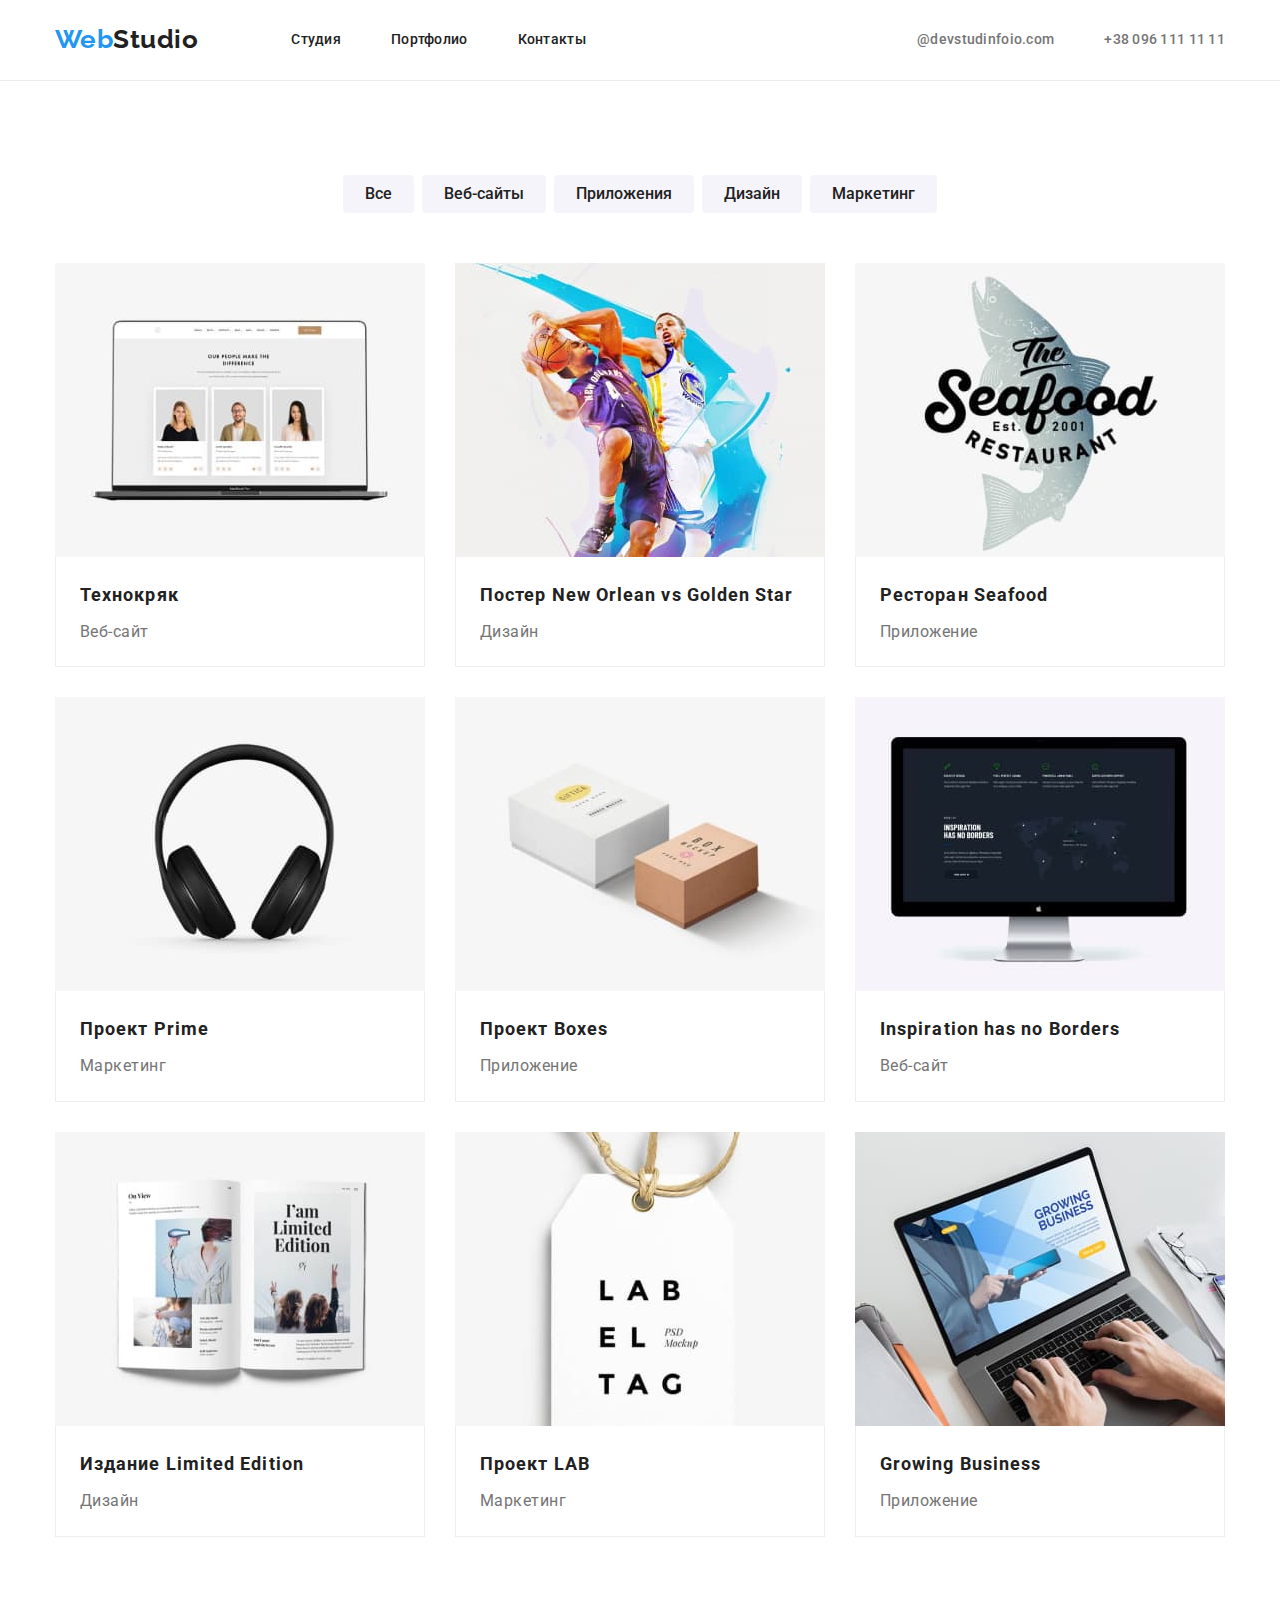
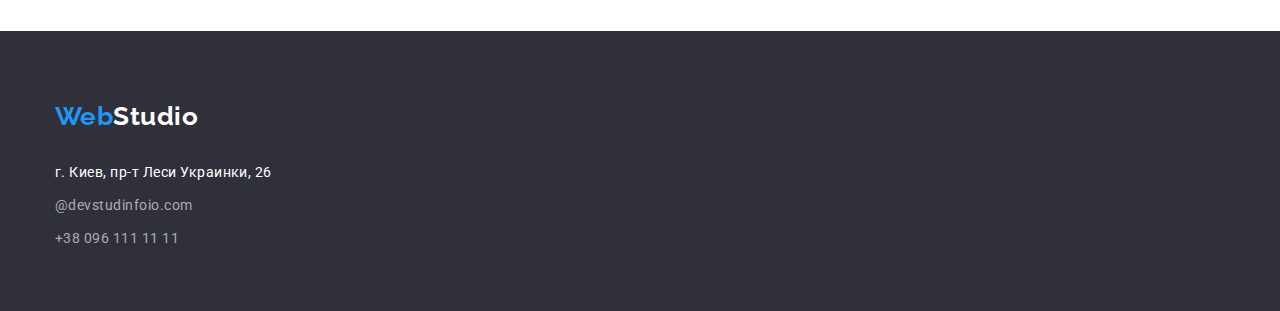
==== portfolio.html @ 8204c412 "home work-4" ====
<!DOCTYPE html>
<html lang="en">
<head>
    <meta charset="UTF-8">
    <meta http-equiv="X-UA-Compatible" content="IE=edge">
    <meta name="viewport" content="width=device-width, initial-scale=1.0">
    <title>Document</title>
    <link rel="preconnect" href="https://fonts.googleapis.com">
    <link rel="preconnect" href="https://fonts.gstatic.com" crossorigin>
    <link href="https://fonts.googleapis.com/css2?family=Raleway:wght@700&family=Roboto:wght@400;500;700;900&display=swap" rel="stylesheet">
    <link rel="stylesheet" href="https://cdnjs.cloudflare.com/ajax/libs/modern-normalize/1.1.0/modern-normalize.min.css">
    <link rel="stylesheet" href="./css/styles.css">
</head>
<body>
    <header class="page-header">
        <div class="container flex-box">
            <nav class="page-nav">
                <a href="./index.html" class="logo"><span class="logo-web">Web</span>Studio</a>
                <ul class="nav-list list">
                    <li class="nav-item"><a href="./index.html">Студия</a></li>
                    <li class="nav-item"><a href="./portfolio.html">Портфолио</a></li>
                    <li class="nav-item"><a href="">Контакты</a></li>
                </ul>
            </nav>
            <ul class="contacts-list list">
                <li class="contact-item"><a href="mailto:@devstudinfoio.com">@devstudinfoio.com</a></li>
                <li class="contact-item"><a href="tel:+380961111111">+38 096 111 11 11</a></li>
            </ul>
        </div>
    </header>
    <main>
        <!-- Фільтер портфоліо-->
        <section class="section container">
            <!--Скритий заголовок H1-->
            <h1 class="title-portfolio">Портфоліо</h1> 
            <ul class="filter-list list">
                <li class="item-btn"><button type="button" class="filter-btn">Все</button></li>
                <li class="item-btn"><button type="button" class="filter-btn">Веб-сайты</button></li>
                <li class="item-btn"><button type="button" class="filter-btn">Приложения</button></li>
                <li class="item-btn"><button type="button" class="filter-btn">Дизайн</button></li>
                <li class="item-btn"><button type="button" class="filter-btn">Маркетинг</button></li>
            </ul>
        
            <!-- Приклаби портфоліо --> 
        
            <ul class="example-list list">
                <li class="example-item">
                    <a href="">
                        <img src="./images/img-7.jpg" alt="Ноутбук" width="370" height="294">
                        <div class="ex-box">
                            <h2 class="example-title">Технокряк</h2>
                            <p class="example-text">Веб-сайт</p>
                        </div>
                    </a>
                </li>
                <li class="example-item">
                   <a href="">
                        <img src="./images/img-8.jpg" alt="Два баскетболіста" width="370" height="294">
                        <div class="ex-box">
                            <h2 class="example-title">Постер New Orlean vs Golden Star</h2>
                            <p class="example-text">Дизайн</p>
                        </div>
                    </a>
                </li>
                <li class="example-item">
                    <a href="">
                        <img src="./images/img-9.jpg" alt="Логотип ресторана" width="370" height="294">
                        <div class="ex-box">
                            <h2 class="example-title">Ресторан Seafood</h2>
                            <p class="example-text">Приложение</p>
                        </div>
                    </a>
                </li>
                <li class="example-item">
                    <a href="">
                        <img src="./images/img-10.jpg" alt="Навушники" width="370" height="294">
                        <div class="ex-box">
                            <h2 class="example-title">Проект Prime</h2>
                            <p class="example-text">Маркетинг</p>
                        </div>
                    </a>
                </li>
                <li class="example-item">
                    <a href="">
                        <img src="./images/img-11.jpg" alt="Дві коробки" width="370" height="294">
                        <div class="ex-box">
                            <h2 class="example-title">Проект Boxes</h2>
                            <p class="example-text">Приложение</p>
                        </div>
                    </a>
                </li>
                <li class="example-item">
                    <a href="">
                        <img src="./images/img-12.jpg" alt="Монітор компютера" width="370" height="294">
                        <div class="ex-box">
                            <h2 class="example-title">Inspiration has no Borders</h2>
                            <p class="example-text">Веб-сайт</p>
                        </div>
                    </a>
                </li>
                <li class="example-item">
                    <a href="">
                        <img src="./images/img-13.jpg" alt="Книга" width="370" height="294">
                        <div class="ex-box">
                            <h2 class="example-title">Издание Limited Edition</h2>
                            <p class="example-text">Дизайн</p>
                        </div>
                    </a>
                </li>
                <li class="example-item">
                    <a href="">
                        <img src="./images/img-14.jpg" alt="Лейбел" width="370" height="294">
                        <div class="ex-box">
                            <h2 class="example-title">Проект LAB</h2>
                            <p class="example-text">Маркетинг</p>
                        </div>
                    </a>
                </li>
                <li class="example-item">
                    <a href="">
                        <img src="./images/img-15.jpg" alt="Людина набираэ текст на ноутбуці" width="370" height="294">
                        <div class="ex-box">
                            <h2 class="example-title">Growing Business</h2>
                            <p class="example-text">Приложение</p>
                        </div>
                    </a>
                </li>
            </ul>
        </section>
    </main>
    <footer class="footer">
        <div class="container footer-box">
            <a href="./index.html" class="footer-logo"><span class="footer-logo-web">Web</span>Studio</a>
            <address class="contact">
                <p class="footer-location">г. Киев, пр-т Леси Украинки, 26</p>
                <a href="mailto:@devstudinfoio.com" class="footer-contact">@devstudinfoio.com</a>
                <a href="tel:+380961111111" class="footer-contact">+38 096 111 11 11</a>
            </address>
        </div>
    </footer>
</body>
</html>
---- css/styles.css ----
:root {
  --heading-text-color: #212121;
  --text-color: #757575;
  --accent-color: #2196f3;
  --primary-white-color: #ffffff;
}
body {
  background-color: var(--primary-white-color);
  color: var(--heading-text-color);
  font-family: Roboto, sans-serif;
  letter-spacing: 0.03em;
}

h1,
h2,
h3,
p {
  margin-top: 0;
  margin-bottom: 0;
}

img {
  display: block;
  max-width: 100%;
  height: auto;
}

.section {
  padding-top: 94px;
  padding-bottom: 94px;
}

.container {
  width: 1200px;
  margin-left: auto;
  margin-right: auto;
  padding-left: 15px;
  padding-right: 15px;
  /* outline: 2px solid tomato; */
}

/* Logo */
.logo {
  text-decoration: none;
  color: var(--heading-text-color);
  font-family: Raleway, sans-serif;
  font-weight: bold;
  font-size: 26px;
  line-height: 1.2;
}

.list {
  padding: 0%;
  margin: 0;
  list-style: none;
}

.logo-web {
  color: var(--accent-color);
}

/* Header */

.page-header {
  border-bottom: 1px solid #ececec;
}

.page-nav {
  display: flex;
  align-items: center;
}

.flex-box {
  display: flex;
}

.nav-list {
  display: flex;
  margin-left: 93px;
}

/* .nav-list .nav-item:not(:last-child) {
  margin-right: 50px;
} */

.nav-list .nav-item + .nav-item {
  margin-left: 50px;
}

.nav-item a {
  display: block;
  padding-top: 32px;
  padding-bottom: 32px;

  color: var(--heading-text-color);

  text-decoration: none;
  letter-spacing: 0.02em;
  font-weight: 500;
  font-size: 14px;
  line-height: 1.14;
}

.nav-item a:hover,
.nav-item a:focus {
  color: var(--accent-color);
}

.contacts-list {
  display: flex;
  margin-left: auto;
}

.contacts-list .contact-item + .contact-item {
  margin-left: 50px;
}

.contact-item a {
  display: block;
  padding-top: 32px;
  padding-bottom: 32px;

  color: var(--text-color);

  text-decoration: none;
  letter-spacing: 0.02em;
  font-weight: 500;
  font-size: 14px;
  line-height: 1.14;
}

.contact-item a:hover,
.contact-item a:focus {
  color: var(--accent-color);
}

/*Hero */
.hero {
  text-align: center;
}

.hero-title {
  margin-top: 0;
  margin-bottom: 30px;
  color: var(--primary-white-color);
  font-weight: 900;
  font-size: 44px;
  line-height: 1.36;
  letter-spacing: 0.06em;
  text-transform: uppercase;
}

.hero-btn {
  border-radius: 4px;
  padding: 10px 32px;

  background-color: var(--accent-color);
  color: var(--primary-white-color);
  font-weight: bold;
  font-size: 16px;
  line-height: 1.85;
  letter-spacing: 0.06em;
  border: none;
}

/* Hero filter btn */
.filter-btn {
  padding: 6px 22px;

  border: none;
  border-radius: 4px;

  color: var(--heading-text-color);
  background-color: #f5f4fa;
  font-weight: 500;
  font-size: 16px;
  line-height: 1.6;
  font-family: Roboto;
}

.filter-btn:hover,
.filter-btn:focus {
  color: var(--primary-white-color);
  background-color: var(--accent-color);

  box-shadow: 0px 3px 1px rgba(0, 0, 0, 0.1), 0px 1px 2px rgba(0, 0, 0, 0.08),
    0px 2px 2px rgba(0, 0, 0, 0.12);
}

.filter-list {
  display: flex;
  justify-content: center;
  margin-bottom: 50px;
}

.filter-list .item-btn + .item-btn {
  margin-left: 8px;
}

/* Main */

/* Portfolio */

.title-portfolio {
  display: none;
}

/* description */

.description-title {
  margin-bottom: 10px;
  font-weight: bold;
  font-size: 14px;
  line-height: 1.14;
  text-transform: uppercase;
}

.description-text {
  font-size: 14px;
  line-height: 1.7;
}

.description-text,
.team-text,
.example-text {
  color: var(--text-color);
}

.description-list {
  display: flex;
}

.description-list .description-item + .description-item {
  margin-left: 30px;
}

.example-item a {
  text-decoration: none;
}

.example-title {
  margin-bottom: 4px;

  color: var(--heading-text-color);
  font-size: 18px;
  line-height: 2;
  letter-spacing: 0.06em;
}

.example-text {
  font-size: 16px;
  line-height: 1.87;
}

.example-list {
  display: flex;
  flex-wrap: wrap;
  margin-bottom: -30px;
  margin-right: -30px;
}

.example-item {
  margin-bottom: 30px;
  margin-right: 30px;
}

.example-list > .contact-item {
  flex-basis: calc((100% - 60px) / 4);
}

.ex-box {
  padding: 20px 24px;
  background: #ffffff;
  border: 1px solid #eeeeee;
  box-sizing: border-box;
  border-top: none;
}

/* Work */

.work {
  padding-bottom: 94px;
}

.work-title-list {
  display: flex;
}
.work-title-list .work-img + .work-img {
  margin-left: 30px;
}

/* Team */

.team-container {
  padding-top: 30px;
  padding-bottom: 30px;
  text-align: center;
}

.team-list {
  display: flex;
}

.team-list .team-box + .team-box {
  margin-left: 30px;
}

.team {
  background-color: #f5f4fa;
}

.team-box {
  box-shadow: 0px 1px 3px rgba(0, 0, 0, 0.12), 0px 1px 1px rgba(0, 0, 0, 0.14),
    0px 2px 1px rgba(0, 0, 0, 0.2);
  border-radius: 0px 0px 4px 4px;
}

.work-title,
.team-title {
  margin-bottom: 50px;
  font-size: 36px;
  line-height: 1.16;
  text-align: center;
}

.team-name {
  margin-bottom: 10px;

  font-weight: 500;
  font-size: 16px;
  line-height: 1.18;
}

.team-text {
  font-size: 16px;
  line-height: 1.18;
}

/* Footer */

.footer a {
  text-decoration: none;
}

.footer-logo {
  margin-bottom: 20px;
  display: block;

  color: var(--primary-white-color);
  font-family: Raleway, sans-serif;
  font-weight: bold;
  font-size: 26px;
  line-height: 1.93;
}
.footer-location {
  margin-bottom: 9px;

  color: var(--primary-white-color);
  font-size: 14px;
  line-height: 1.71;
}

.footer-logo-web {
  color: var(--accent-color);
}

.footer-contact {
  display: block;
  color: rgba(255, 255, 255, 0.6);
  font-size: 14px;
  line-height: 1.71;
}

.footer-contact:not(:last-child) {
  margin-bottom: 9px;
}

.footer,
.hero {
  background-color: #2f303a;
}

.footer-logo,
.footer-contact,
.footer-location {
  font-style: normal;
}

.footer-box {
  padding-top: 60px;
  padding-bottom: 60px;
}
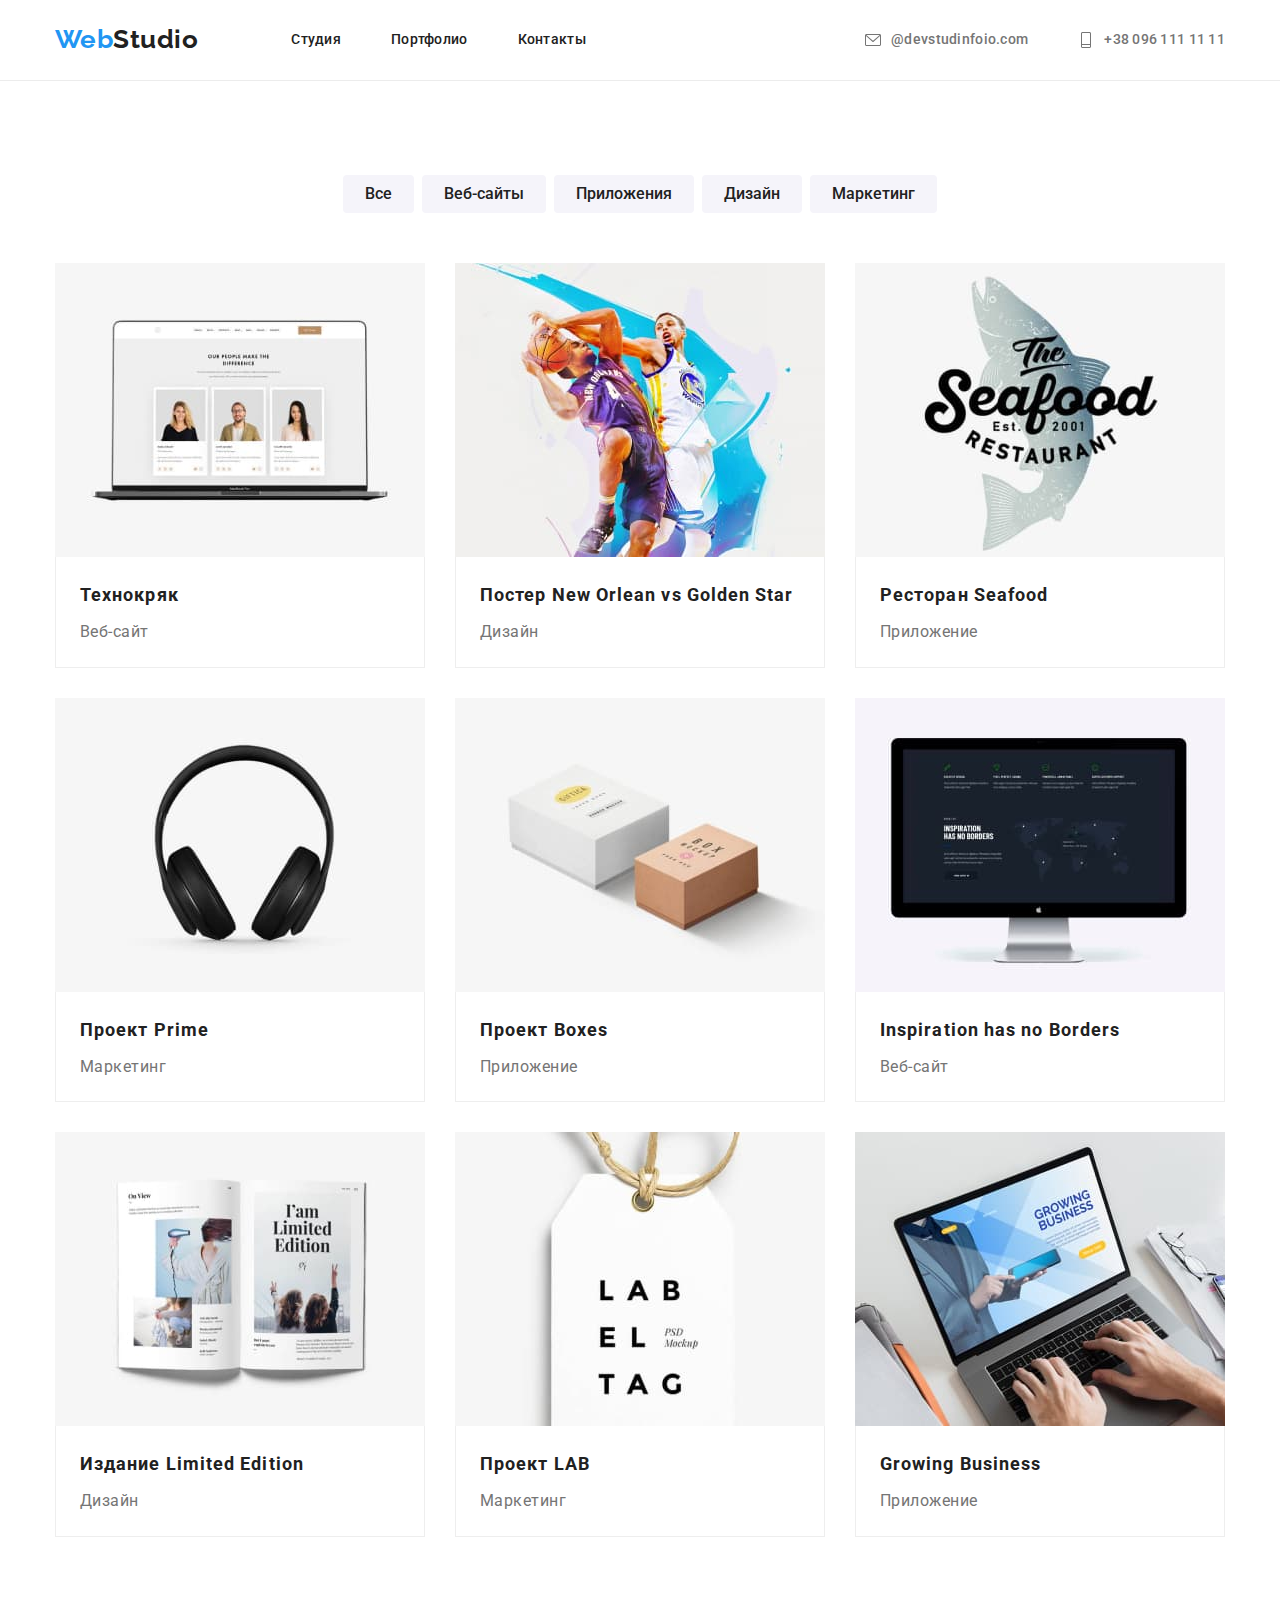
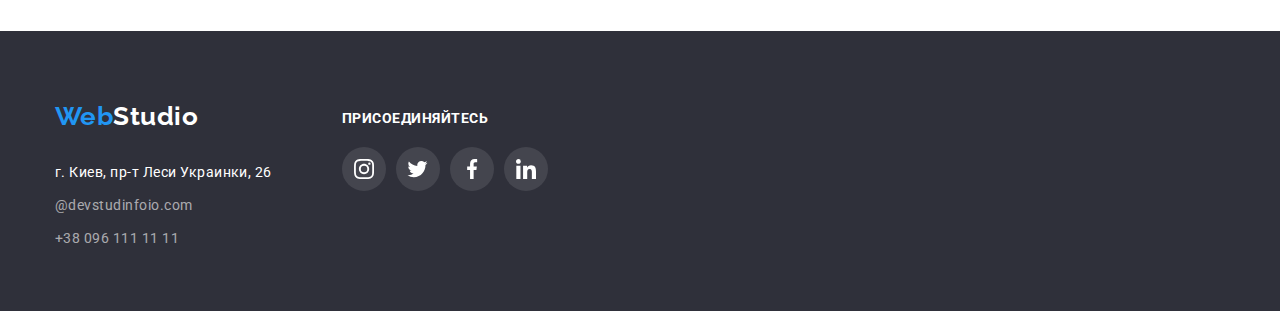
==== commit bd40d709: "Finish home work 4" ====
--- a/portfolio.html
+++ b/portfolio.html
@@ -23,8 +23,16 @@
                 </ul>
             </nav>
             <ul class="contacts-list list">
-                <li class="contact-item"><a href="mailto:@devstudinfoio.com">@devstudinfoio.com</a></li>
-                <li class="contact-item"><a href="tel:+380961111111">+38 096 111 11 11</a></li>
+                <li class="contact-item"><a href="mailto:@devstudinfoio.com">
+                        <svg class="svg-contact" width="16" height="16">
+                            <use href="/images/symbol-defs.svg#icon-sms"></use>
+                        </svg>@devstudinfoio.com</a>
+                </li>
+                <li class="contact-item"><a href="tel:+380961111111">
+                        <svg class="svg-contact" width="16" height="16">
+                            <use href="./images/symbol-defs.svg#icon-phone"></use>
+                        </svg>+38 096 111 11 11</a>
+                </li>
             </ul>
         </div>
     </header>
@@ -130,12 +138,46 @@
     </main>
     <footer class="footer">
         <div class="container footer-box">
-            <a href="./index.html" class="footer-logo"><span class="footer-logo-web">Web</span>Studio</a>
-            <address class="contact">
-                <p class="footer-location">г. Киев, пр-т Леси Украинки, 26</p>
-                <a href="mailto:@devstudinfoio.com" class="footer-contact">@devstudinfoio.com</a>
-                <a href="tel:+380961111111" class="footer-contact">+38 096 111 11 11</a>
-            </address>
+            <div>
+                <a href="./index.html" class="footer-logo"><span class="footer-logo-web">Web</span>Studio</a>
+                <address class="contact">
+                    <p class="footer-location">г. Киев, пр-т Леси Украинки, 26</p>
+                    <a href="mailto:@devstudinfoio.com" class="footer-contact">@devstudinfoio.com</a>
+                    <a href="tel:+380961111111" class="footer-contact">+38 096 111 11 11</a>
+                </address>
+            </div>
+            <div class="footer-links">
+                <h3 class="footer-title">присоединяйтесь</h3>
+                <ul class="svg-list">
+                    <li class="social">
+                        <a href="" class="svg-item-footer">
+                            <svg class="svg" width="20" height="20">
+                                <use href="./images/symbol-defs.svg#icon-instagram"></use>
+                            </svg>
+                        </a>
+                    </li>
+                    <li class="social">
+                        <a href="" class="svg-item-footer">
+                            <svg class="svg" width="25" height="20">
+                                <use href="./images/symbol-defs.svg#icon-twitter"></use>
+                            </svg>
+                        </a>
+                    </li>
+                    <li class="social">
+                        <a href="" class="svg-item-footer">
+                            <svg class="svg" width="20" height="30">
+                                <use href="./images/symbol-defs.svg#icon-facebook"></use>
+                            </svg>
+                        </a>
+                    </li>
+                    <li class="social">
+                        <a href="" class="svg-item-footer">
+                            <svg class="svg" width="20" height="20">
+                                <use href="./images/symbol-defs.svg#icon-linkedin"></use>
+                            </svg>
+                        </a>
+                    </li>
+                </ul>
         </div>
     </footer>
 </body>
--- a/css/styles.css
+++ b/css/styles.css
@@ -3,6 +3,8 @@
   --text-color: #757575;
   --accent-color: #2196f3;
   --primary-white-color: #ffffff;
+  --background-white-color: #f5f4fa;
+  --gray-accent-color: #afb1b8;
 }
 body {
   background-color: var(--primary-white-color);
@@ -116,7 +118,7 @@
 }
 
 .contact-item a {
-  display: block;
+  display: flex;
   padding-top: 32px;
   padding-bottom: 32px;
 
@@ -134,9 +136,40 @@
   color: var(--accent-color);
 }
 
+.svg-contact {
+  margin-right: 10px;
+  fill: var(--text-color);
+}
+
+.svg-contact:hover {
+  fill: var(--accent-color);
+}
+
 /*Hero */
+
+.hero-box {
+  padding-top: 200px;
+  padding-bottom: 200px;
+  margin-left: auto;
+  margin-right: auto;
+  max-width: 700px;
+}
+
 .hero {
   text-align: center;
+}
+
+.hero-content {
+  margin-left: auto;
+  margin-right: auto;
+  text-align: center;
+  height: 600px;
+  max-width: 1600px;
+  background-image: linear-gradient(to right, rgba(47, 48, 58, 0.4), rgba(47, 48, 58, 0.4)),
+    url(../images/Img-16.jpg);
+  background-repeat: no-repeat;
+  background-size: cover;
+  background-position: center;
 }
 
 .hero-title {
@@ -234,8 +267,24 @@
   margin-left: 30px;
 }
 
+.description-svg {
+  display: flex;
+  justify-content: center;
+  align-items: center;
+  height: 120px;
+  width: 270px;
+  background-color: var(--background-white-color);
+  border-radius: 4px;
+  margin-bottom: 30px;
+}
+
 .example-item a {
   text-decoration: none;
+}
+
+.example-item:hover {
+  box-shadow: 0px 1px 1px rgba(0, 0, 0, 0.12), 0px 4px 4px rgba(0, 0, 0, 0.06),
+    1px 4px 6px rgba(0, 0, 0, 0.16);
 }
 
 .example-title {
@@ -306,7 +355,7 @@
 }
 
 .team {
-  background-color: #f5f4fa;
+  background-color: var(--background-white-color);
 }
 
 .team-box {
@@ -334,6 +383,80 @@
 .team-text {
   font-size: 16px;
   line-height: 1.18;
+  margin-bottom: 16px;
+}
+
+.svg-list {
+  display: flex;
+  justify-content: center;
+  list-style: none;
+  margin: 0;
+  padding: 0;
+}
+
+.svg-list .social + .social {
+  margin-left: 10px;
+}
+
+.svg-item {
+  display: flex;
+  padding: 0;
+  color: var(--gray-accent-color);
+  border-radius: 50%;
+  height: 44px;
+  width: 44px;
+  align-items: center;
+  justify-content: center;
+}
+
+.svg {
+  fill: currentColor;
+}
+
+.svg-item:hover {
+  background-color: #2196f3;
+  color: #ffffff;
+}
+
+/* Company link */
+
+.company-title {
+  margin-bottom: 50px;
+  font-size: 36px;
+  line-height: 1.16;
+  text-align: center;
+}
+
+.company-list .company + .company {
+  margin-left: 30px;
+}
+
+.company-list {
+  display: flex;
+  justify-content: center;
+  list-style: none;
+  margin: 0;
+  padding: 0;
+}
+
+.svg-company {
+  fill: currentColor;
+}
+
+.link-company {
+  display: flex;
+  width: 170px;
+  height: 92px;
+  border: 1px solid #afb1b8;
+  border-radius: 4px;
+  align-items: center;
+  justify-content: center;
+  color: var(--gray-accent-color);
+}
+
+.link-company:hover {
+  border: 1px solid #2196f3;
+  color: #2196f3;
 }
 
 /* Footer */
@@ -387,6 +510,38 @@
 }
 
 .footer-box {
+  display: flex;
   padding-top: 60px;
   padding-bottom: 60px;
 }
+
+.footer-title {
+  font-size: 14px;
+  line-height: 1.14;
+  text-transform: uppercase;
+  color: var(--primary-white-color);
+  margin-bottom: 20px;
+}
+
+.footer-links {
+  margin-left: 70px;
+  padding-top: 20px;
+}
+
+/* Footer Links */
+
+.svg-item-footer {
+  display: flex;
+  padding: 0;
+  color: var(--primary-white-color);
+  background: rgba(255, 255, 255, 0.1);
+  border-radius: 50%;
+  height: 44px;
+  width: 44px;
+  align-items: center;
+  justify-content: center;
+}
+
+.svg-item-footer:hover {
+  background-color: #2196f3;
+}
